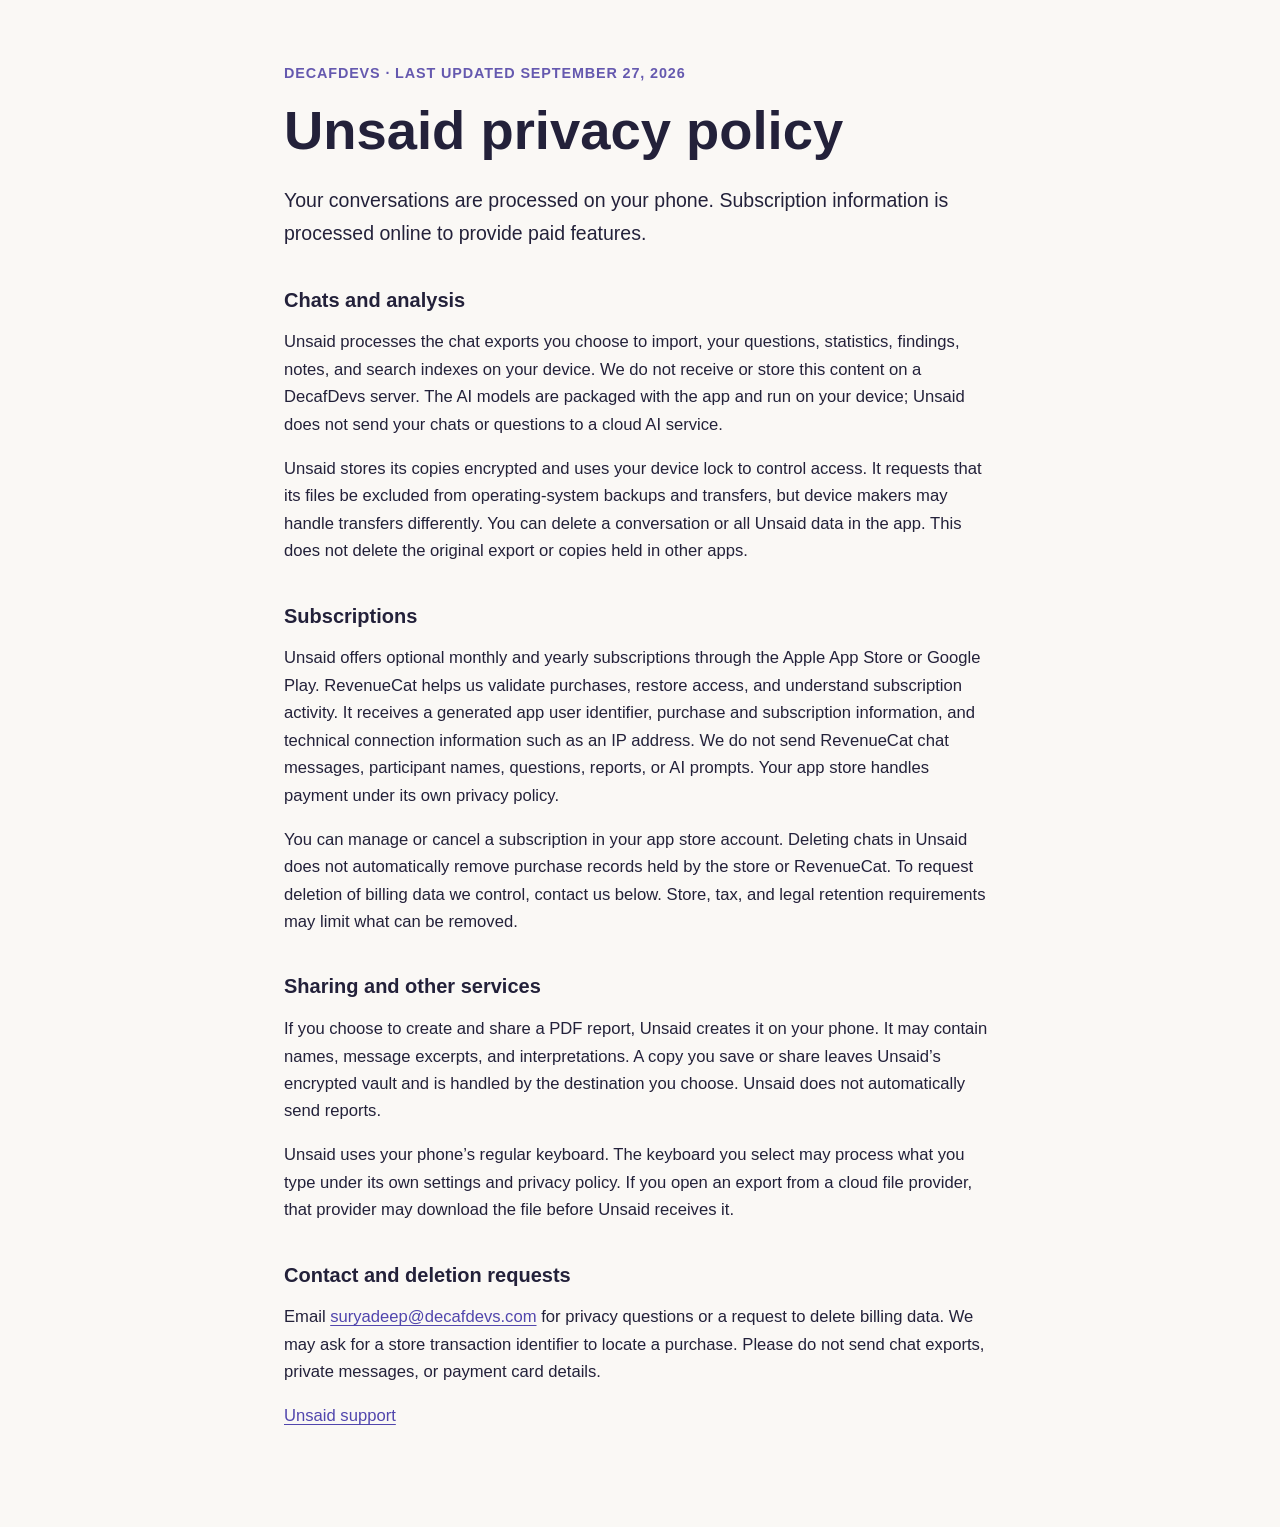
==== privacy.html @ f790733f "Add Unsaid support and privacy pages" ====
<!doctype html>
<html lang="en">
<head>
  <meta charset="utf-8">
  <meta name="viewport" content="width=device-width, initial-scale=1">
  <meta name="color-scheme" content="light">
  <title>Unsaid Privacy Policy — DecafDevs</title>
  <link rel="stylesheet" href="style.css">
</head>
<body>
  <main>
    <p class="eyebrow">DecafDevs · Last updated September 27, 2026</p>
    <h1>Unsaid privacy policy</h1>
    <p class="lead">Your conversations are processed on your phone. Subscription information is processed online to provide paid features.</p>

    <h2>Chats and analysis</h2>
    <p>Unsaid processes the chat exports you choose to import, your questions, statistics, findings, notes, and search indexes on your device. We do not receive or store this content on a DecafDevs server. The AI models are packaged with the app and run on your device; Unsaid does not send your chats or questions to a cloud AI service.</p>
    <p>Unsaid stores its copies encrypted and uses your device lock to control access. It requests that its files be excluded from operating-system backups and transfers, but device makers may handle transfers differently. You can delete a conversation or all Unsaid data in the app. This does not delete the original export or copies held in other apps.</p>

    <h2>Subscriptions</h2>
    <p>Unsaid offers optional monthly and yearly subscriptions through the Apple App Store or Google Play. RevenueCat helps us validate purchases, restore access, and understand subscription activity. It receives a generated app user identifier, purchase and subscription information, and technical connection information such as an IP address. We do not send RevenueCat chat messages, participant names, questions, reports, or AI prompts. Your app store handles payment under its own privacy policy.</p>
    <p>You can manage or cancel a subscription in your app store account. Deleting chats in Unsaid does not automatically remove purchase records held by the store or RevenueCat. To request deletion of billing data we control, contact us below. Store, tax, and legal retention requirements may limit what can be removed.</p>

    <h2>Sharing and other services</h2>
    <p>If you choose to create and share a PDF report, Unsaid creates it on your phone. It may contain names, message excerpts, and interpretations. A copy you save or share leaves Unsaid’s encrypted vault and is handled by the destination you choose. Unsaid does not automatically send reports.</p>
    <p>Unsaid uses your phone’s regular keyboard. The keyboard you select may process what you type under its own settings and privacy policy. If you open an export from a cloud file provider, that provider may download the file before Unsaid receives it.</p>

    <h2>Contact and deletion requests</h2>
    <p>Email <a href="mailto:suryadeep@decafdevs.com?subject=Unsaid%20privacy">suryadeep@decafdevs.com</a> for privacy questions or a request to delete billing data. We may ask for a store transaction identifier to locate a purchase. Please do not send chat exports, private messages, or payment card details.</p>
    <p><a href="index.html">Unsaid support</a></p>
  </main>
</body>
</html>
---- style.css ----
:root { color-scheme: light; font-family: -apple-system, BlinkMacSystemFont, "Segoe UI", sans-serif; color: #23213a; background: #faf8f5; }
* { box-sizing: border-box; }
body { margin: 0; }
main { max-width: 760px; margin: 0 auto; padding: 48px 24px 80px; }
.eyebrow { color: #6559af; font-size: .9rem; font-weight: 700; letter-spacing: .06em; text-transform: uppercase; }
h1 { font-size: clamp(2.2rem, 6vw, 3.4rem); line-height: 1.1; margin: 12px 0 24px; }
h2 { font-size: 1.25rem; margin: 40px 0 10px; }
p, li { font-size: 1.04rem; line-height: 1.65; }
.lead { font-size: 1.22rem; }
a { color: #5146ad; text-underline-offset: 3px; }
a:focus-visible { outline: 3px solid #5146ad; outline-offset: 3px; }
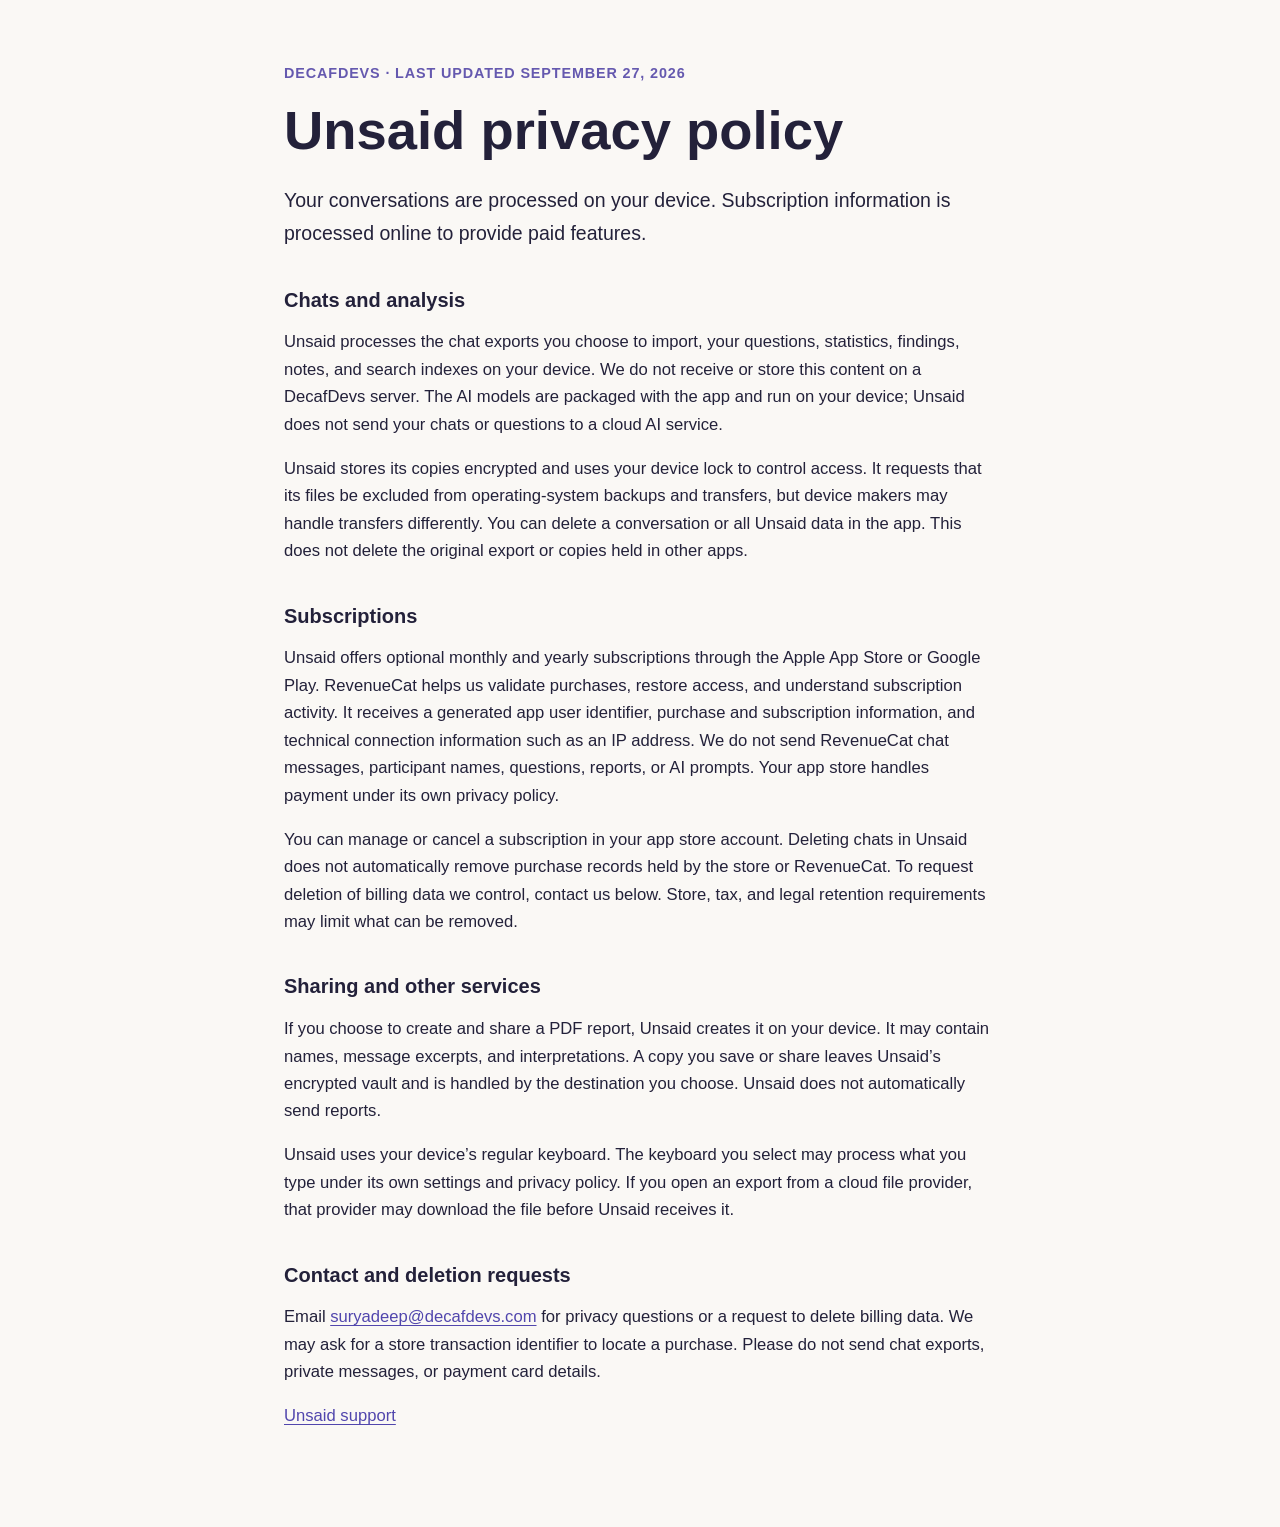
==== commit 31f5450b: "Describe support and privacy across devices" ====
--- a/privacy.html
+++ b/privacy.html
@@ -1,33 +1,82 @@
-<!doctype html>
+<!DOCTYPE html>
 <html lang="en">
-<head>
-  <meta charset="utf-8">
-  <meta name="viewport" content="width=device-width, initial-scale=1">
-  <meta name="color-scheme" content="light">
-  <title>Unsaid Privacy Policy — DecafDevs</title>
-  <link rel="stylesheet" href="style.css">
-</head>
-<body>
-  <main>
-    <p class="eyebrow">DecafDevs · Last updated September 27, 2026</p>
-    <h1>Unsaid privacy policy</h1>
-    <p class="lead">Your conversations are processed on your phone. Subscription information is processed online to provide paid features.</p>
+  <head>
+    <meta charset="utf-8" />
+    <meta name="viewport" content="width=device-width, initial-scale=1" />
+    <meta name="color-scheme" content="light" />
+    <title>Unsaid Privacy Policy — DecafDevs</title>
+    <link rel="stylesheet" href="style.css" />
+  </head>
+  <body>
+    <main>
+      <p class="eyebrow">DecafDevs · Last updated September 27, 2026</p>
+      <h1>Unsaid privacy policy</h1>
+      <p class="lead">
+        Your conversations are processed on your device. Subscription information
+        is processed online to provide paid features.
+      </p>
 
-    <h2>Chats and analysis</h2>
-    <p>Unsaid processes the chat exports you choose to import, your questions, statistics, findings, notes, and search indexes on your device. We do not receive or store this content on a DecafDevs server. The AI models are packaged with the app and run on your device; Unsaid does not send your chats or questions to a cloud AI service.</p>
-    <p>Unsaid stores its copies encrypted and uses your device lock to control access. It requests that its files be excluded from operating-system backups and transfers, but device makers may handle transfers differently. You can delete a conversation or all Unsaid data in the app. This does not delete the original export or copies held in other apps.</p>
+      <h2>Chats and analysis</h2>
+      <p>
+        Unsaid processes the chat exports you choose to import, your questions,
+        statistics, findings, notes, and search indexes on your device. We do
+        not receive or store this content on a DecafDevs server. The AI models
+        are packaged with the app and run on your device; Unsaid does not send
+        your chats or questions to a cloud AI service.
+      </p>
+      <p>
+        Unsaid stores its copies encrypted and uses your device lock to control
+        access. It requests that its files be excluded from operating-system
+        backups and transfers, but device makers may handle transfers
+        differently. You can delete a conversation or all Unsaid data in the
+        app. This does not delete the original export or copies held in other
+        apps.
+      </p>
 
-    <h2>Subscriptions</h2>
-    <p>Unsaid offers optional monthly and yearly subscriptions through the Apple App Store or Google Play. RevenueCat helps us validate purchases, restore access, and understand subscription activity. It receives a generated app user identifier, purchase and subscription information, and technical connection information such as an IP address. We do not send RevenueCat chat messages, participant names, questions, reports, or AI prompts. Your app store handles payment under its own privacy policy.</p>
-    <p>You can manage or cancel a subscription in your app store account. Deleting chats in Unsaid does not automatically remove purchase records held by the store or RevenueCat. To request deletion of billing data we control, contact us below. Store, tax, and legal retention requirements may limit what can be removed.</p>
+      <h2>Subscriptions</h2>
+      <p>
+        Unsaid offers optional monthly and yearly subscriptions through the
+        Apple App Store or Google Play. RevenueCat helps us validate purchases,
+        restore access, and understand subscription activity. It receives a
+        generated app user identifier, purchase and subscription information,
+        and technical connection information such as an IP address. We do not
+        send RevenueCat chat messages, participant names, questions, reports, or
+        AI prompts. Your app store handles payment under its own privacy policy.
+      </p>
+      <p>
+        You can manage or cancel a subscription in your app store account.
+        Deleting chats in Unsaid does not automatically remove purchase records
+        held by the store or RevenueCat. To request deletion of billing data we
+        control, contact us below. Store, tax, and legal retention requirements
+        may limit what can be removed.
+      </p>
 
-    <h2>Sharing and other services</h2>
-    <p>If you choose to create and share a PDF report, Unsaid creates it on your phone. It may contain names, message excerpts, and interpretations. A copy you save or share leaves Unsaid’s encrypted vault and is handled by the destination you choose. Unsaid does not automatically send reports.</p>
-    <p>Unsaid uses your phone’s regular keyboard. The keyboard you select may process what you type under its own settings and privacy policy. If you open an export from a cloud file provider, that provider may download the file before Unsaid receives it.</p>
+      <h2>Sharing and other services</h2>
+      <p>
+        If you choose to create and share a PDF report, Unsaid creates it on
+        your device. It may contain names, message excerpts, and interpretations.
+        A copy you save or share leaves Unsaid’s encrypted vault and is handled
+        by the destination you choose. Unsaid does not automatically send
+        reports.
+      </p>
+      <p>
+        Unsaid uses your device’s regular keyboard. The keyboard you select may
+        process what you type under its own settings and privacy policy. If you
+        open an export from a cloud file provider, that provider may download
+        the file before Unsaid receives it.
+      </p>
 
-    <h2>Contact and deletion requests</h2>
-    <p>Email <a href="mailto:suryadeep@decafdevs.com?subject=Unsaid%20privacy">suryadeep@decafdevs.com</a> for privacy questions or a request to delete billing data. We may ask for a store transaction identifier to locate a purchase. Please do not send chat exports, private messages, or payment card details.</p>
-    <p><a href="index.html">Unsaid support</a></p>
-  </main>
-</body>
+      <h2>Contact and deletion requests</h2>
+      <p>
+        Email
+        <a href="mailto:suryadeep@decafdevs.com?subject=Unsaid%20privacy"
+          >suryadeep@decafdevs.com</a
+        >
+        for privacy questions or a request to delete billing data. We may ask
+        for a store transaction identifier to locate a purchase. Please do not
+        send chat exports, private messages, or payment card details.
+      </p>
+      <p><a href="index.html">Unsaid support</a></p>
+    </main>
+  </body>
 </html>
--- a/style.css
+++ b/style.css
@@ -1,11 +1,49 @@
-:root { color-scheme: light; font-family: -apple-system, BlinkMacSystemFont, "Segoe UI", sans-serif; color: #23213a; background: #faf8f5; }
-* { box-sizing: border-box; }
-body { margin: 0; }
-main { max-width: 760px; margin: 0 auto; padding: 48px 24px 80px; }
-.eyebrow { color: #6559af; font-size: .9rem; font-weight: 700; letter-spacing: .06em; text-transform: uppercase; }
-h1 { font-size: clamp(2.2rem, 6vw, 3.4rem); line-height: 1.1; margin: 12px 0 24px; }
-h2 { font-size: 1.25rem; margin: 40px 0 10px; }
-p, li { font-size: 1.04rem; line-height: 1.65; }
-.lead { font-size: 1.22rem; }
-a { color: #5146ad; text-underline-offset: 3px; }
-a:focus-visible { outline: 3px solid #5146ad; outline-offset: 3px; }
+:root {
+  color-scheme: light;
+  font-family: -apple-system, BlinkMacSystemFont, 'Segoe UI', sans-serif;
+  color: #23213a;
+  background: #faf8f5;
+}
+* {
+  box-sizing: border-box;
+}
+body {
+  margin: 0;
+}
+main {
+  max-width: 760px;
+  margin: 0 auto;
+  padding: 48px 24px 80px;
+}
+.eyebrow {
+  color: #6559af;
+  font-size: 0.9rem;
+  font-weight: 700;
+  letter-spacing: 0.06em;
+  text-transform: uppercase;
+}
+h1 {
+  font-size: clamp(2.2rem, 6vw, 3.4rem);
+  line-height: 1.1;
+  margin: 12px 0 24px;
+}
+h2 {
+  font-size: 1.25rem;
+  margin: 40px 0 10px;
+}
+p,
+li {
+  font-size: 1.04rem;
+  line-height: 1.65;
+}
+.lead {
+  font-size: 1.22rem;
+}
+a {
+  color: #5146ad;
+  text-underline-offset: 3px;
+}
+a:focus-visible {
+  outline: 3px solid #5146ad;
+  outline-offset: 3px;
+}
